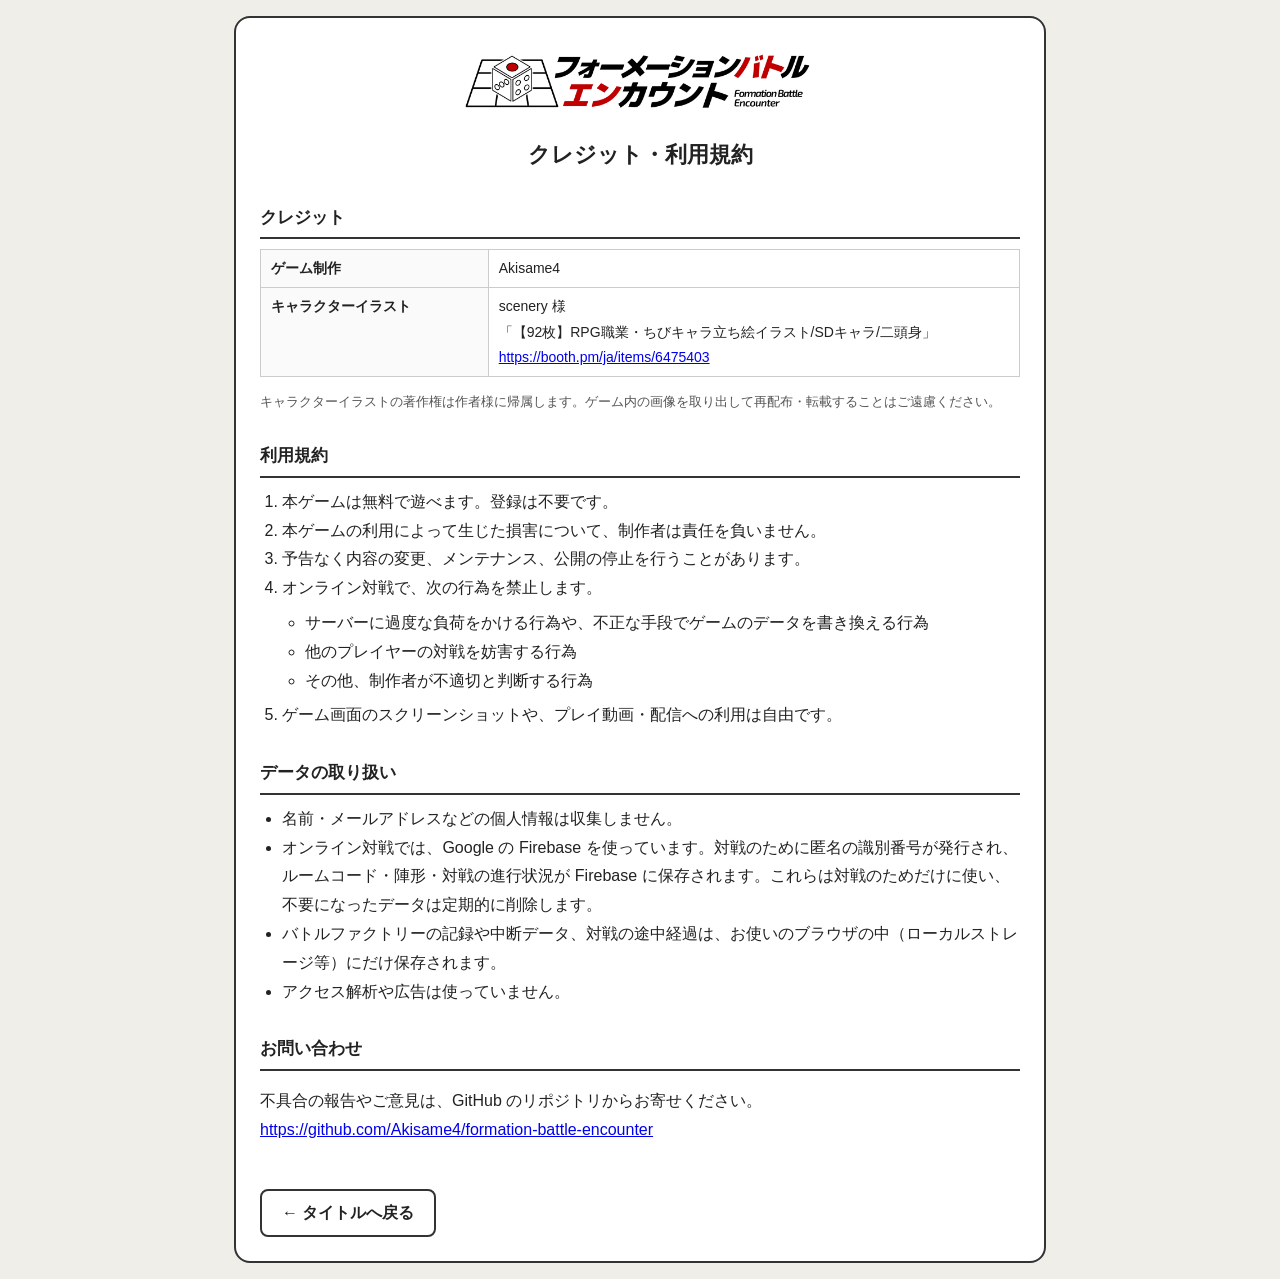
==== about.html @ 51115d0d "追加：クレジット・利用規約ページ、OGP、faviconを追加 - about.html にクレジット（イラスト：scenery様）・利用規約・データの取り扱いを掲載 - タイトル画面の下にクレジット" ====
<!DOCTYPE html>
<html lang="ja">
<head>
  <meta charset="UTF-8">
  <meta name="viewport" content="width=device-width, initial-scale=1">
  <title>クレジット・利用規約 | フォーメーションバトル・エンカウント</title>
  <meta name="description" content="フォーメーションバトル・エンカウントのクレジット、利用規約、データの取り扱いについて。">
  <link rel="icon" href="assets/favicon.ico" sizes="any">
  <link rel="icon" type="image/png" href="assets/favicon-32.png" sizes="32x32">
  <link rel="apple-touch-icon" href="assets/apple-touch-icon.png">
  <style>
    body {
      font-family: sans-serif;
      background: #f0eee8;
      color: #222;
      margin: 0;
      padding: 16px;
      line-height: 1.8;
    }
    .about-box {
      max-width: 760px;
      margin: 0 auto;
      background: #fff;
      border: 2px solid #333;
      border-radius: 16px;
      padding: 24px;
    }
    .about-box img.logo {
      display: block;
      width: min(360px, 100%);
      margin: 0 auto 8px;
    }
    h1 {
      font-size: 22px;
      text-align: center;
      margin: 0 0 16px;
    }
    h2 {
      font-size: 17px;
      border-bottom: 2px solid #333;
      padding-bottom: 4px;
      margin: 28px 0 10px;
    }
    ul, ol {
      padding-left: 1.4em;
      margin: 6px 0;
    }
    .credit-table {
      width: 100%;
      border-collapse: collapse;
      font-size: 14px;
    }
    .credit-table th,
    .credit-table td {
      border: 1px solid #ccc;
      padding: 6px 10px;
      text-align: left;
      vertical-align: top;
    }
    .credit-table th {
      background: #fafafa;
      width: 30%;
    }
    .note {
      font-size: 13px;
      color: #555;
    }
    .back-link {
      display: inline-block;
      margin-top: 28px;
      padding: 8px 20px;
      border: 2px solid #333;
      border-radius: 8px;
      color: #222;
      text-decoration: none;
      font-weight: bold;
    }
    .back-link:hover {
      background: #f0eee8;
    }
  </style>
</head>
<body>
  <div class="about-box">
    <img class="logo" src="assets/logo.png" alt="フォーメーションバトルエンカウント">
    <h1>クレジット・利用規約</h1>

    <h2>クレジット</h2>
    <table class="credit-table">
      <tr>
        <th>ゲーム制作</th>
        <td>Akisame4</td>
      </tr>
      <tr>
        <th>キャラクターイラスト</th>
        <td>
          scenery 様<br>
          「【92枚】RPG職業・ちびキャラ立ち絵イラスト/SDキャラ/二頭身」<br>
          <a href="https://booth.pm/ja/items/6475403" target="_blank" rel="noopener">https://booth.pm/ja/items/6475403</a>
        </td>
      </tr>
    </table>
    <p class="note">
      キャラクターイラストの著作権は作者様に帰属します。ゲーム内の画像を取り出して再配布・転載することはご遠慮ください。
    </p>

    <h2>利用規約</h2>
    <ol>
      <li>本ゲームは無料で遊べます。登録は不要です。</li>
      <li>本ゲームの利用によって生じた損害について、制作者は責任を負いません。</li>
      <li>予告なく内容の変更、メンテナンス、公開の停止を行うことがあります。</li>
      <li>オンライン対戦で、次の行為を禁止します。
        <ul>
          <li>サーバーに過度な負荷をかける行為や、不正な手段でゲームのデータを書き換える行為</li>
          <li>他のプレイヤーの対戦を妨害する行為</li>
          <li>その他、制作者が不適切と判断する行為</li>
        </ul>
      </li>
      <li>ゲーム画面のスクリーンショットや、プレイ動画・配信への利用は自由です。</li>
    </ol>

    <h2>データの取り扱い</h2>
    <ul>
      <li>名前・メールアドレスなどの個人情報は収集しません。</li>
      <li>オンライン対戦では、Google の Firebase を使っています。対戦のために匿名の識別番号が発行され、ルームコード・陣形・対戦の進行状況が Firebase に保存されます。これらは対戦のためだけに使い、不要になったデータは定期的に削除します。</li>
      <li>バトルファクトリーの記録や中断データ、対戦の途中経過は、お使いのブラウザの中（ローカルストレージ等）にだけ保存されます。</li>
      <li>アクセス解析や広告は使っていません。</li>
    </ul>

    <h2>お問い合わせ</h2>
    <p>
      不具合の報告やご意見は、GitHub のリポジトリからお寄せください。<br>
      <a href="https://github.com/Akisame4/formation-battle-encounter" target="_blank" rel="noopener">https://github.com/Akisame4/formation-battle-encounter</a>
    </p>

    <a class="back-link" href="./">← タイトルへ戻る</a>
  </div>
</body>
</html>
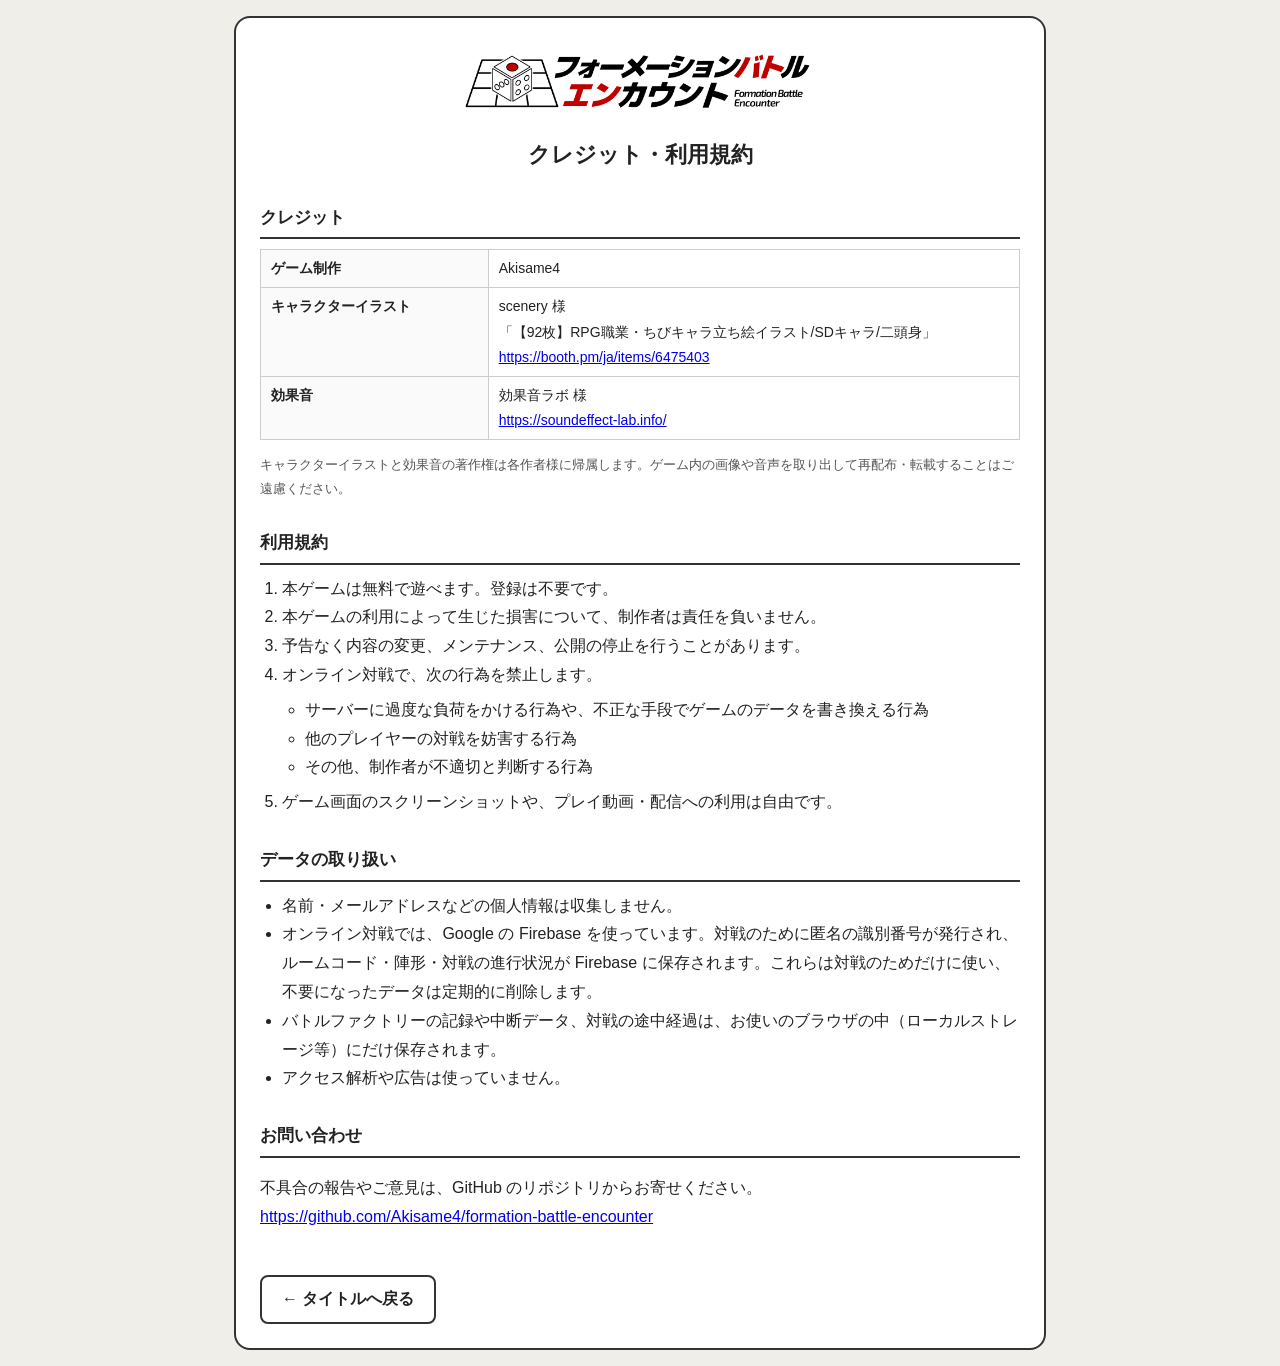
==== commit b8c863ba: "追加：クレジットに効果音ラボ様の表記を追加 Co-Authored-By: Claude Opus 5.5 <noreply@anthropic.com>" ====
--- a/about.html
+++ b/about.html
@@ -99,9 +99,16 @@
           <a href="https://booth.pm/ja/items/6475403" target="_blank" rel="noopener">https://booth.pm/ja/items/6475403</a>
         </td>
       </tr>
+      <tr>
+        <th>効果音</th>
+        <td>
+          効果音ラボ 様<br>
+          <a href="https://soundeffect-lab.info/" target="_blank" rel="noopener">https://soundeffect-lab.info/</a>
+        </td>
+      </tr>
     </table>
     <p class="note">
-      キャラクターイラストの著作権は作者様に帰属します。ゲーム内の画像を取り出して再配布・転載することはご遠慮ください。
+      キャラクターイラストと効果音の著作権は各作者様に帰属します。ゲーム内の画像や音声を取り出して再配布・転載することはご遠慮ください。
     </p>
 
     <h2>利用規約</h2>
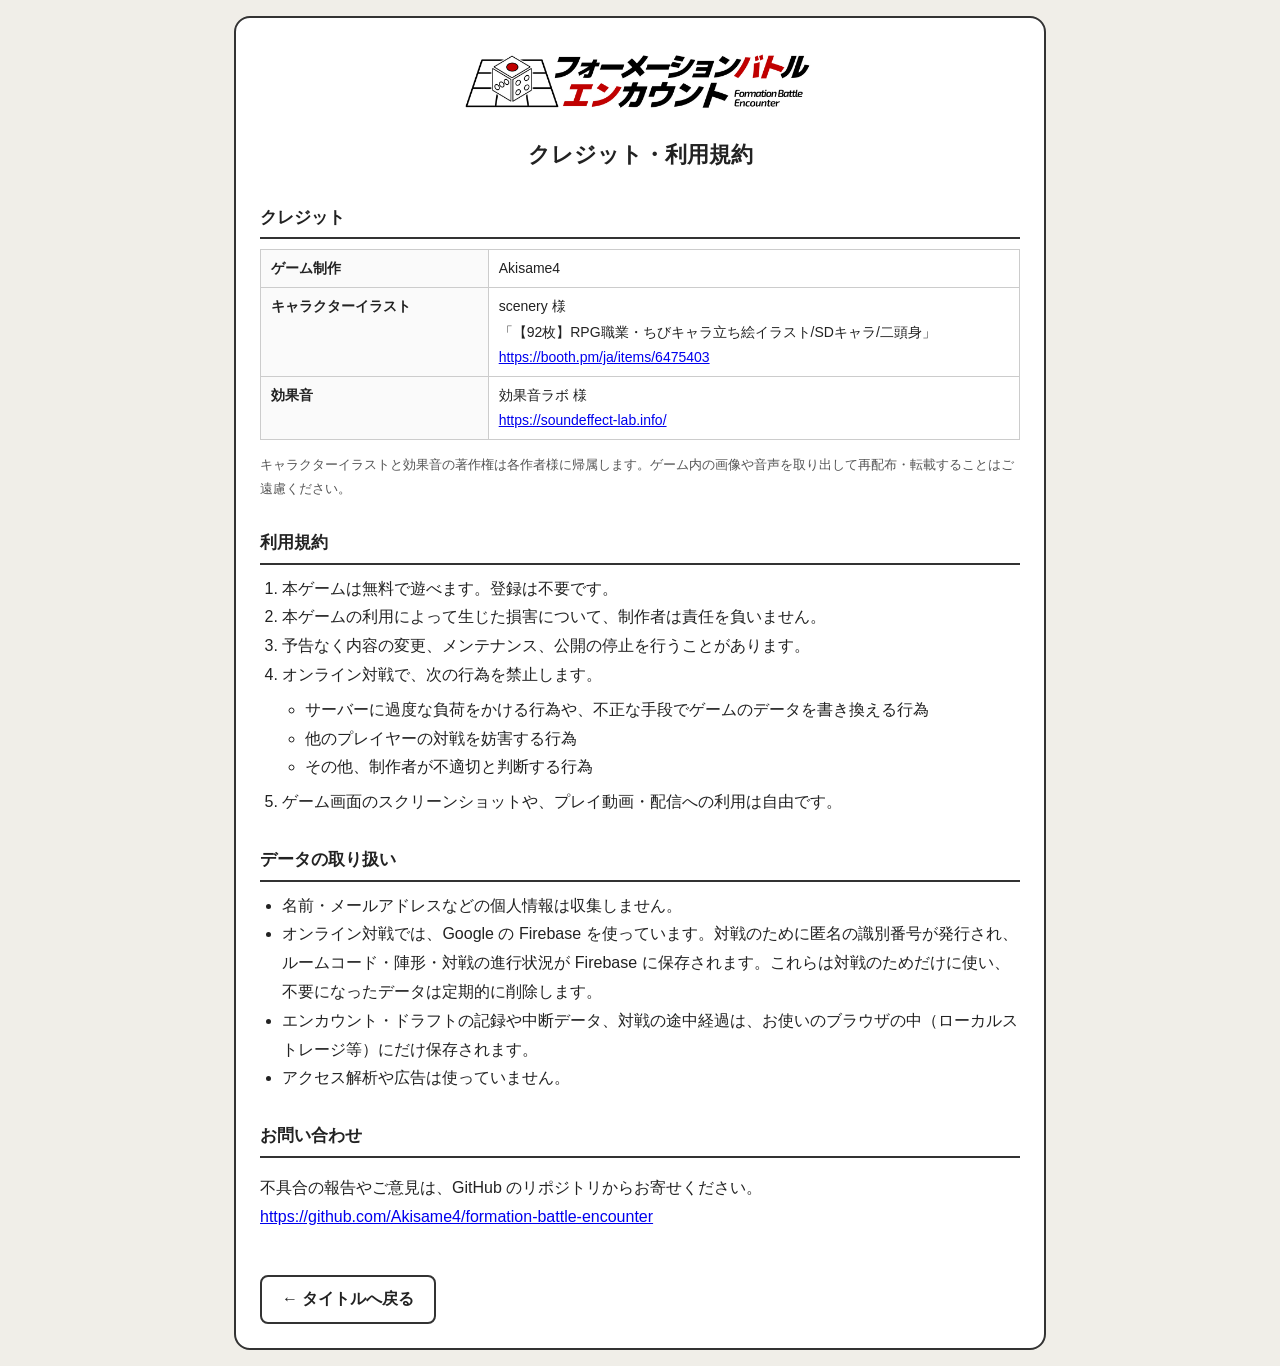
==== commit 59be8ac1: "変更：モード名「バトルファクトリー」を「エンカウント・ドラフト」に変更 Co-Authored-By: Claude Opus 5.5 <noreply@anthropic.com>" ====
--- a/about.html
+++ b/about.html
@@ -130,7 +130,7 @@
     <ul>
       <li>名前・メールアドレスなどの個人情報は収集しません。</li>
       <li>オンライン対戦では、Google の Firebase を使っています。対戦のために匿名の識別番号が発行され、ルームコード・陣形・対戦の進行状況が Firebase に保存されます。これらは対戦のためだけに使い、不要になったデータは定期的に削除します。</li>
-      <li>バトルファクトリーの記録や中断データ、対戦の途中経過は、お使いのブラウザの中（ローカルストレージ等）にだけ保存されます。</li>
+      <li>エンカウント・ドラフトの記録や中断データ、対戦の途中経過は、お使いのブラウザの中（ローカルストレージ等）にだけ保存されます。</li>
       <li>アクセス解析や広告は使っていません。</li>
     </ul>
 
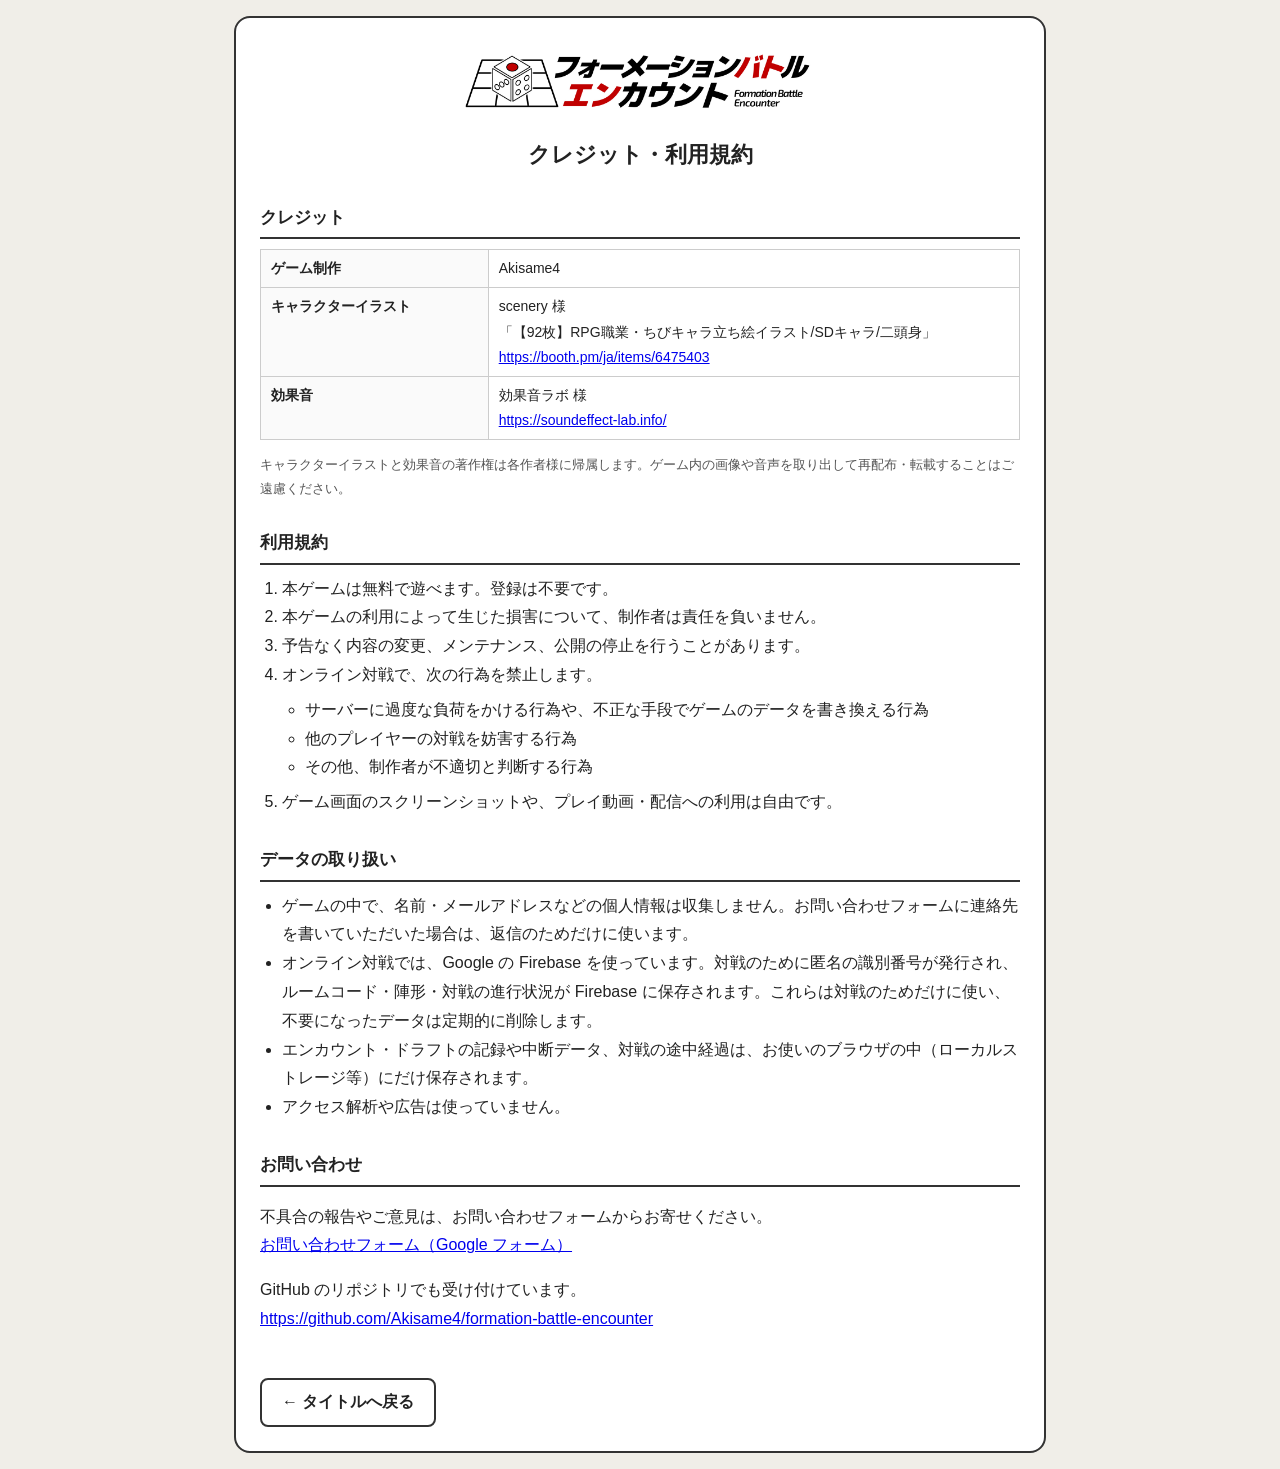
==== commit 476743a7: "追加：about.html にお問い合わせフォーム（Google フォーム）へのリンクを追加 Co-Authored-By: Claude Opus 5.5 <noreply@anthropic.co" ====
--- a/about.html
+++ b/about.html
@@ -128,7 +128,7 @@
 
     <h2>データの取り扱い</h2>
     <ul>
-      <li>名前・メールアドレスなどの個人情報は収集しません。</li>
+      <li>ゲームの中で、名前・メールアドレスなどの個人情報は収集しません。お問い合わせフォームに連絡先を書いていただいた場合は、返信のためだけに使います。</li>
       <li>オンライン対戦では、Google の Firebase を使っています。対戦のために匿名の識別番号が発行され、ルームコード・陣形・対戦の進行状況が Firebase に保存されます。これらは対戦のためだけに使い、不要になったデータは定期的に削除します。</li>
       <li>エンカウント・ドラフトの記録や中断データ、対戦の途中経過は、お使いのブラウザの中（ローカルストレージ等）にだけ保存されます。</li>
       <li>アクセス解析や広告は使っていません。</li>
@@ -136,7 +136,11 @@
 
     <h2>お問い合わせ</h2>
     <p>
-      不具合の報告やご意見は、GitHub のリポジトリからお寄せください。<br>
+      不具合の報告やご意見は、お問い合わせフォームからお寄せください。<br>
+      <a href="https://forms.gle/DiPU7HfpwjBNk41s8" target="_blank" rel="noopener">お問い合わせフォーム（Google フォーム）</a>
+    </p>
+    <p>
+      GitHub のリポジトリでも受け付けています。<br>
       <a href="https://github.com/Akisame4/formation-battle-encounter" target="_blank" rel="noopener">https://github.com/Akisame4/formation-battle-encounter</a>
     </p>
 
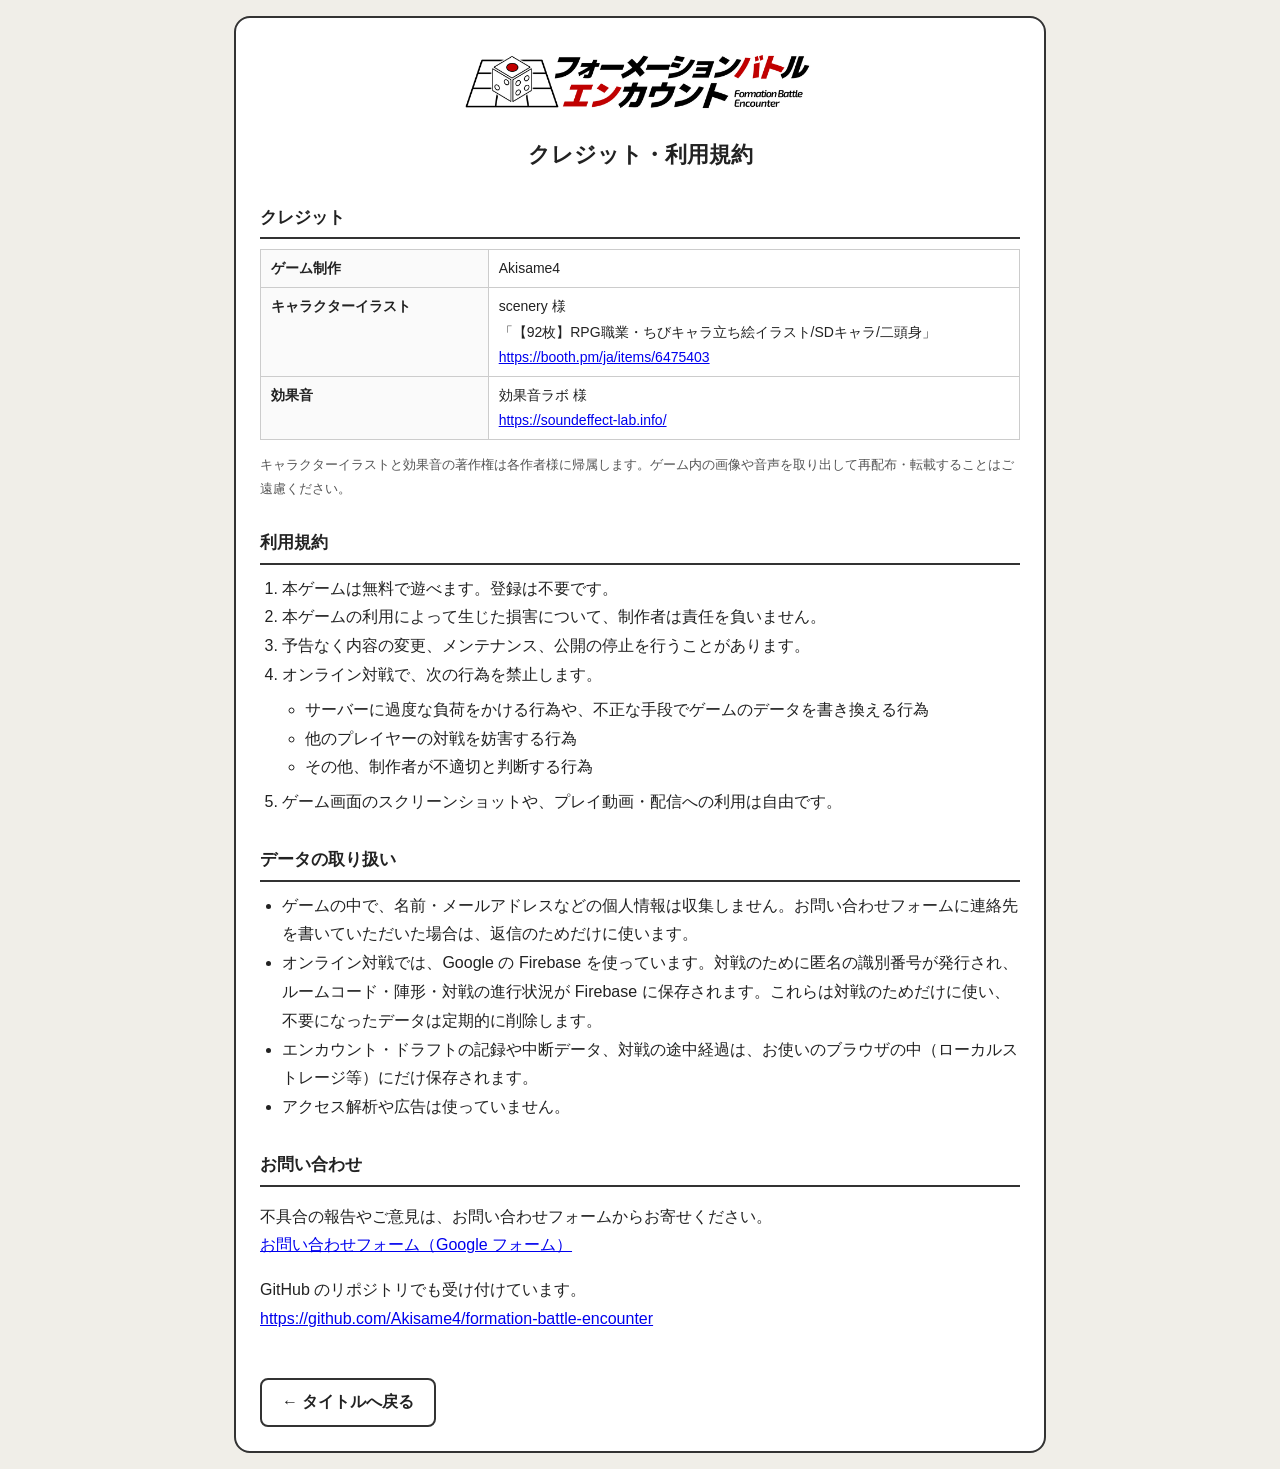
==== commit 7081de7b: "変更：ロゴを新しいものに差し替え（タイトル・about・OGP画像） Co-Authored-By: Claude Opus 5.5 <noreply@anthropic.com>" ====
--- a/about.html
+++ b/about.html
@@ -5,6 +5,7 @@
   <meta name="viewport" content="width=device-width, initial-scale=1">
   <title>クレジット・利用規約 | フォーメーションバトル・エンカウント</title>
   <meta name="description" content="フォーメーションバトル・エンカウントのクレジット、利用規約、データの取り扱いについて。">
+  <link rel="canonical" href="https://akisame4.github.io/formation-battle-encounter/about.html">
   <link rel="icon" href="assets/favicon.ico" sizes="any">
   <link rel="icon" type="image/png" href="assets/favicon-32.png" sizes="32x32">
   <link rel="apple-touch-icon" href="assets/apple-touch-icon.png">
@@ -82,7 +83,7 @@
 </head>
 <body>
   <div class="about-box">
-    <img class="logo" src="assets/logo.png" alt="フォーメーションバトルエンカウント">
+    <img class="logo" src="assets/logo.png?v=2" alt="フォーメーションバトルエンカウント">
     <h1>クレジット・利用規約</h1>
 
     <h2>クレジット</h2>
